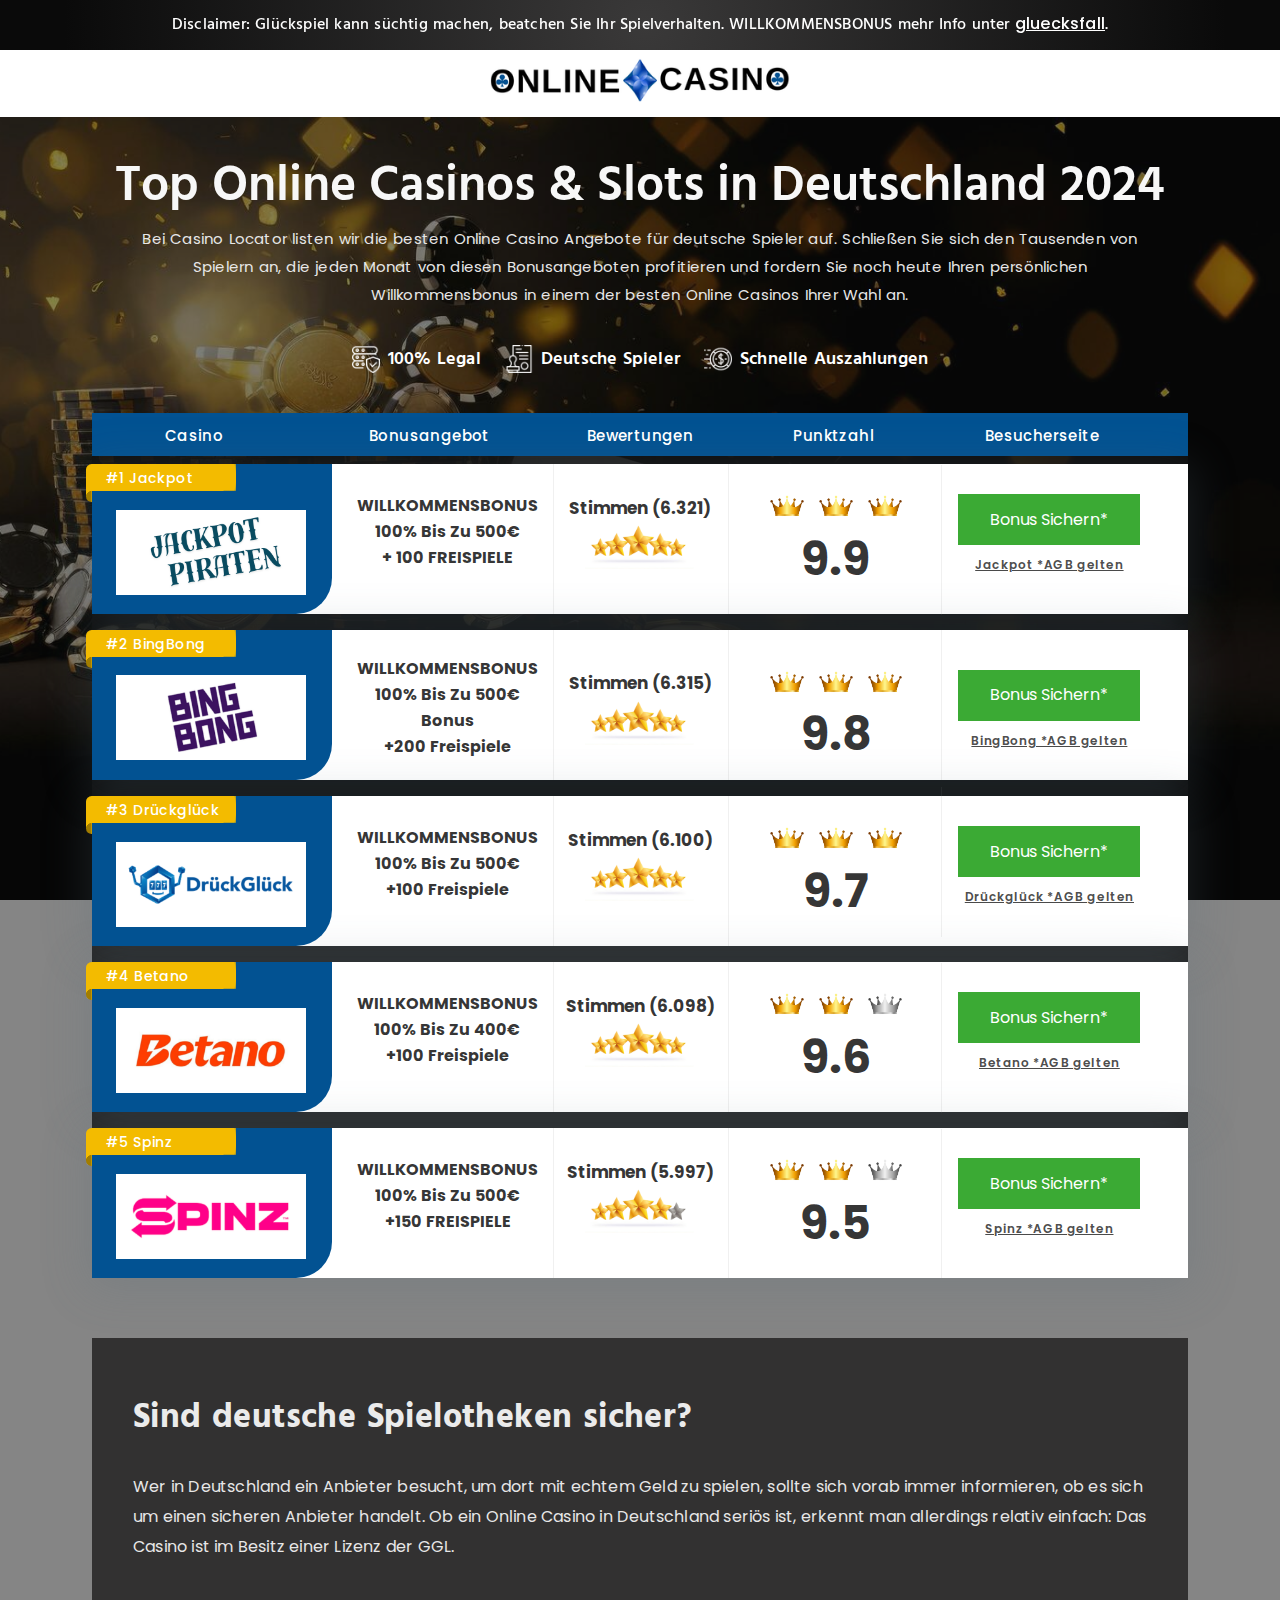
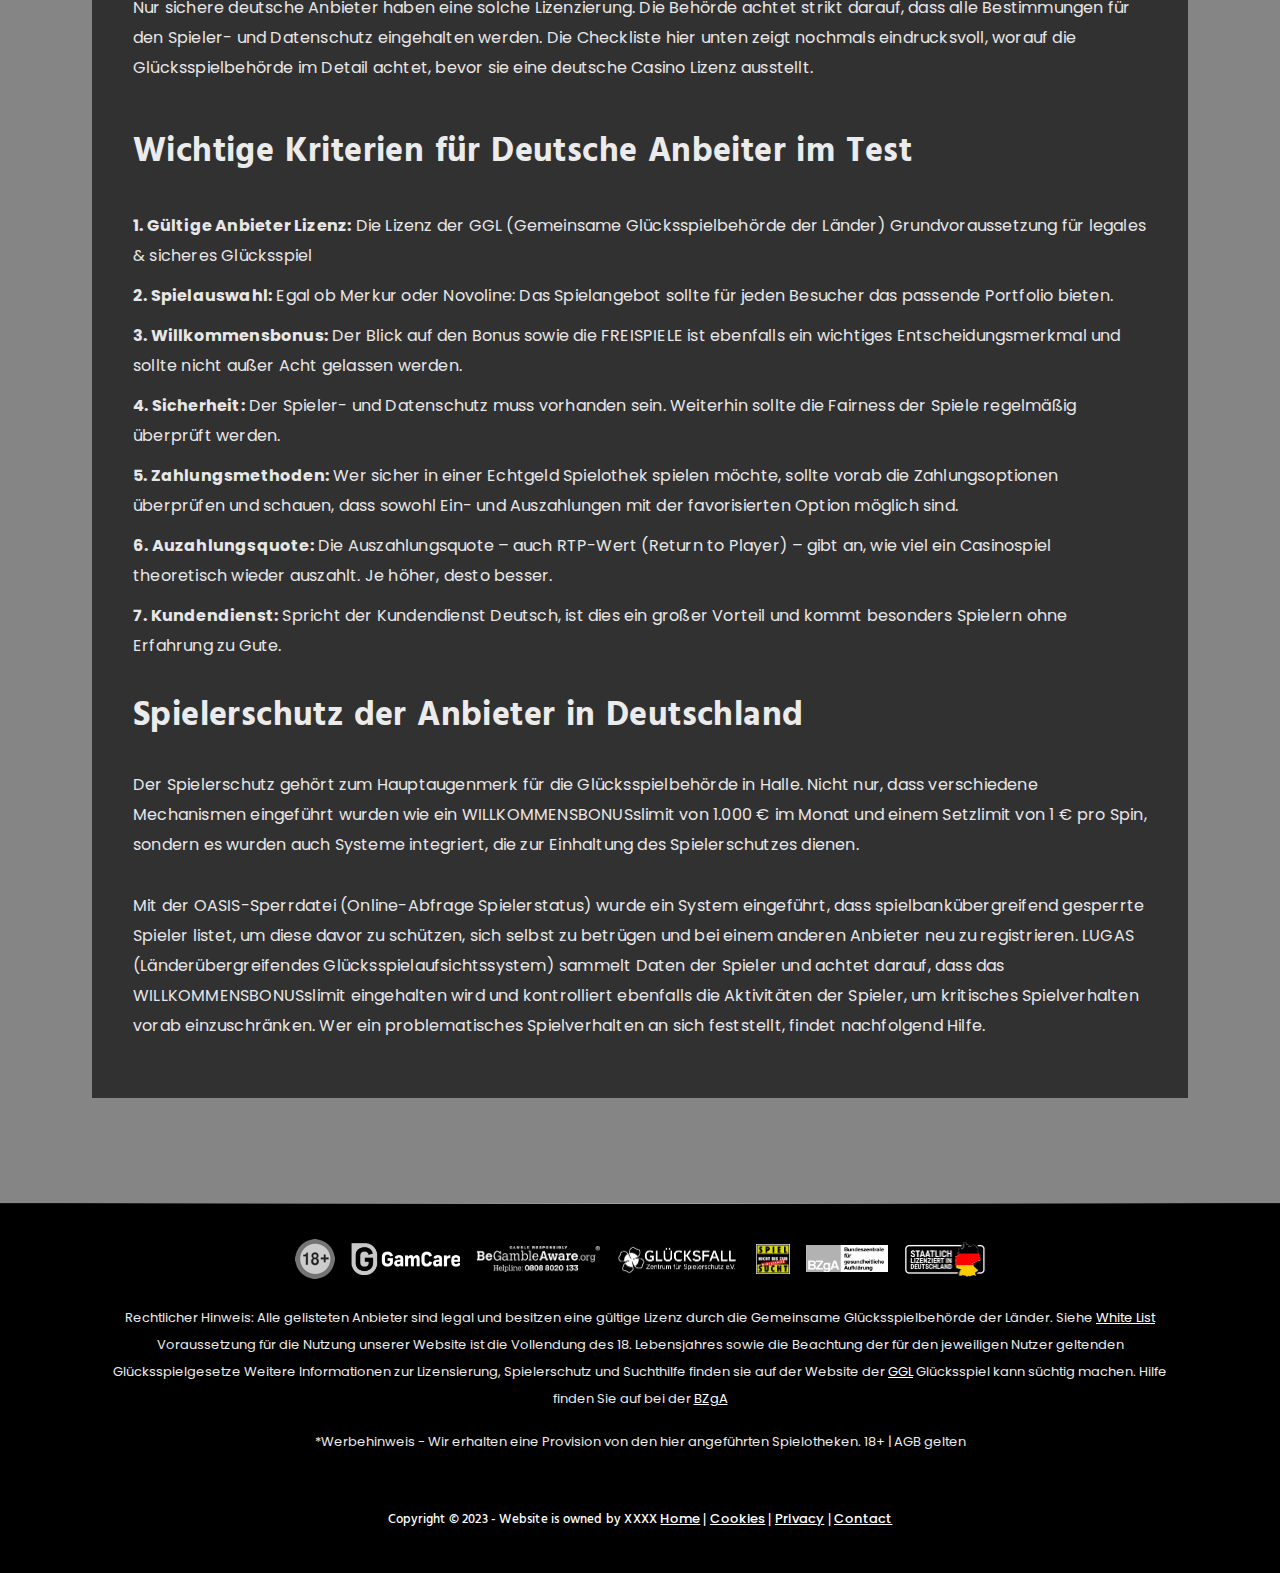
==== index.html @ 94567573 "first commit" ====
<!DOCTYPE html>
<html lang="en">
    <head>
        <meta charset="UTF-8">
        <meta name="viewport" content="width=device-width, initial-scale=1.0">
        <meta name="description" content="Top Online Casinos & Slots in Deutschland 2024. Bei Casino Locator listen wir die besten Online Casino Angebote für deutsche Spieler auf. Schließen Sie sich den Tausenden von Spielern an, die jeden Monat von diesen Bonusangeboten profitieren und fordern Sie noch heute Ihren persönlichen Willkommensbonus in einem der besten Online Casinos Ihrer Wahl an.">
		<meta name="keywords" content="Best Germany Casino, Germany's Top Casinos, Germany Casino booking, Germany's Casino, Booking Germany Premier Casino">

        <!-- =============== Title ============== -->
        <title>Die besten Online Casinos in Deutschland 2024</title>
        <link rel="shortcut icon" href="images/fav-icon.png" type="image/x-icon">

        <!-- =============== Custom CSS ============= -->
        <link rel="stylesheet" href="css/style.css">
        <link rel="stylesheet" href="css/responsive.css">
        <link rel="stylesheet" href="css/bootstrap.min.css">
        
        <!-- =============== Google Fonts =================== -->
        <link rel="preconnect" href="https://fonts.googleapis.com">
        <link rel="preconnect" href="https://fonts.gstatic.com" crossorigin>
        <link href="https://fonts.googleapis.com/css2?family=Hind:wght@300;400;500;600;700&family=Poppins:ital,wght@0,100;0,200;0,300;0,400;0,500;0,600;0,700;0,800;0,900;1,100;1,200;1,300;1,400;1,500;1,600;1,700;1,800;1,900&display=swap" rel="stylesheet">
    </head>

    <body> 
        <!-- =============== Sticky Disclaimer Start ============== -->
        <div id="disclaimer">
            <p>
                Disclaimer: Glückspiel kann süchtig machen, beatchen Sie Ihr Spielverhalten. WILLKOMMENSBONUS mehr Info unter <a href="https://gluecksfall.com/">gluecksfall</a>.
            </p>
        </div>
        <!-- =============== Sticky Disclaimer End ============== -->



        <!-- =============== Sticky Disclaimer Start ============== -->
        <div id="navbar">
           <img src="images/logo-light.png" alt="logo-light photo">
        </div>
        <!-- =============== Sticky Disclaimer End ============== -->



        <!-- ====================== Header Section Start ===================== -->
        <div class="header">
            <div class="container">
                <!-- === Header Content === -->
                <div class="header-content">
                    <h1>Top Online Casinos & Slots in Deutschland 2024</h1>
                    <p>Bei Casino Locator listen wir die besten Online Casino Angebote für deutsche Spieler auf. Schließen Sie sich den Tausenden von Spielern an, die jeden Monat von diesen Bonusangeboten profitieren und fordern Sie noch heute Ihren persönlichen Willkommensbonus in einem der besten Online Casinos Ihrer Wahl an.</p>
                </div>

                <!-- === Trust Content === -->
                <div class="trust-content">
                    <div class="trust-card">
                        <div class="trust-icon">
                            <img src="images/secure.png" alt="secure photo">
                        </div>
                        <div class="trust-description">
                            <p>100% Legal</p>
                        </div>
                    </div>

                    <div class="trust-card">
                        <div class="trust-icon">
                            <img src="images/stamp.png" alt="stamp photo">
                        </div>
                        <div class="trust-description">
                            <p>Deutsche Spieler</p>
                        </div>
                    </div>

                    <div class="trust-card">
                        <div class="trust-icon">
                            <img src="images/coin.png" alt="coin photo">
                        </div>
                        <div class="trust-description">
                            <p>Schnelle Auszahlungen</p>
                        </div>
                    </div>
                </div>
            </div>
        </div>
        <!-- ====================== Header Section End ====================== -->



        <div id="post-2" class="container post-2">
            <!--========================= List Section Start ========================  -->
            <div class="list-main">
                
                <!-- ===== List Title Start ==== -->
                <div class="list-title d-none d-md-block p-2 py-md-1 px-md-4 mb-2">
                    <div class="row pt-2 pb-1">
                        <div class="col-5">
                            <div class="d-flex align-items-center gap-xl-5">
                                <div class="flex-fill text-center mx-auto">Casino</div>
                                <div class="flex-fill ms-md-auto text-center">Bonusangebot</div>
                            </div>
                        </div>

                        <div class="col-2">
                            <div class="text-center">Bewertungen</div>
                        </div>

                        <div class="col-2">
                            <div class="text-center text-title-left">Punktzahl</div>
                        </div>

                        <div class="col-3">
                            <div class="text-center">Besucherseite</div>
                        </div>
                    </div>
                </div>
                <!-- ====== List Title End ===== -->


                <!-- ============= List Item-01 ============== -->
                <div class="list-item px-2 py-4 px-md-4 mb-md-3">
                    <div class="row align-items-center position-relative card-1">
                        <!-- === Logo & Bonus Area == -->
                        <div class="col-12 col-sm-5">
                            <div class="d-flex align-items-center gap-3 gap-xl-5">
                                <!-- == Logo == -->
                                <div class="item-logo brand-logo">
                                    <div class="half_circle"></div>

                                    <div class="ribbon-area">
                                        <div class="ribbon">#1 Jackpot</div>
                                    </div>
                                    <a href="https://quasidogames.com/bonus/outbound/1?clickid=66618ecbcbf32b0001065ad3&amp;rtkck=1717669579" rel="nofollow" target="_blank">
                                        <img src="./images/jackpotpiraten.png"  class="logo logo-top-img"  width="155" height="85">
                                    </a>
                                </div>

                                <!-- == Bonus == -->
                                <div class="item-bonus text-center mx-auto /ms-md-auto">
                                    <p>WILLKOMMENSBONUS</p>
                                    <p>100% Bis Zu 500€</p>
                                    <p>+ 100 FREISPIELE</p>
                                </div>
                            </div>
                        </div>

                        <!-- === Rating Area === -->
                        <div class="item-rat col-6 col-sm-2 text-center">
                            <div class="d-flex align-items-center justify-content-around d-md-block py-2 py-md-0">
                                <div class="ratings">
                                    <p class="ratettl mb-0">Stimmen (6.321)</p>
                                    <div class="list-star">
                                        <img src="images/star-light.png" alt="star-light" class="star-d-none">
                                        <img src="images/star-r.png" alt="star-r" class="d-md-none d-block">
                                    </div>
                                </div>
                                <div class="score">
                                    <div class="item-sco item-sco-1 col-6 col-sm-2 text-center d-md-none">
                                        <div class="s-img-sm">
                                            <img src="images/crown.png" alt="crown photo">
                                            <img src="images/crown.png" alt="crown photo">
                                            <img src="images/crown.png" alt="crown photo">
                                        </div>
                                        <p class="sm-sc">9.9</p>
                                    </div>
                                </div>
                            </div>
                        </div>

                        <!-- === Button Area === -->
                        <div class="item-sco item-sco-1 col-6 col-sm-3 text-center d-none d-md-block">
                            <div class="s-img">
                                <img src="images/crown.png" alt="crown photo">
                                <img src="images/crown.png" alt="crown photo">
                                <img src="images/crown.png" alt="crown photo">
                            </div>
                            <div class="score-nm">
                                9.9
                            </div>
                        </div>
                        <div class="item-play col-6 col-sm-2 text-center">
                            <div class="py-2 py-md-0 list-button">
                                <a href="https://quasidogames.com/bonus/outbound/1?clickid=66618ecbcbf32b0001065ad3&amp;rtkck=1717669579" rel="nofollow" target="_blank">
                                    <button class="grow_skew_forward">Bonus Sichern*</button>
                                </a>
                                <p class="getlink mb-0">
                                    <a href="https://quasidogames.com/bonus/outbound/1?clickid=66618ecbcbf32b0001065ad3&amp;rtkck=1717669579" rel="nofollow" target="_blank">Jackpot *AGB gelten</a>
                                </p>
                            </div>
                        </div>
                    </div>
                </div>


                <!-- ============= List Item-02 ============== -->
                <div class="list-item px-2 py-4 px-md-4 mb-md-3">
                    <div class="row align-items-center position-relative card-1">
                        <!-- === Logo & Bonus Area == -->
                        <div class="col-12 col-sm-5">
                            <div class="d-flex align-items-center gap-3 gap-xl-5">
                                <!-- == Logo == -->
                                <div class="item-logo brand-logo">
                                    <div class="half_circle"></div>

                                    <div class="ribbon-area">
                                        <div class="ribbon">#2 BingBong</div>
                                    </div>
                                    <a href="https://www.bingbong.de/" rel="nofollow" target="_blank">
                                        <img src="./images/bingbong.png"  class="logo logo-2-img"  width="155" height="85">
                                    </a>
                                </div>

                                <!-- == Bonus == -->
                                <div class="item-bonus text-center mx-auto /ms-md-auto">
                                    <p>WILLKOMMENSBONUS</p>
                                    <p>100% Bis Zu 500€ Bonus</p>
                                    <p>+200 Freispiele</p>
                                </div>
                            </div>
                        </div>

                        <!-- === Rating Area === -->
                        <div class="item-rat col-6 col-sm-2 text-center item-card-top">
                            <div class="d-flex align-items-center justify-content-around d-md-block py-2 py-md-0">
                                <div class="ratings">
                                    <p class="ratettl mb-0">Stimmen (6.315)</p>
                                    <div class="list-star">
                                        <img src="images/star-light.png" alt="star-light"  class="star-d-none">
                                        <img src="images/star-r.png" alt="star-r" class="d-md-none d-block">
                                    </div>
                                </div>
                                <div class="score">
                                    <div class="item-sco item-sco-2 col-6 col-sm-2 text-center d-md-none">
                                        <div class="s-img-sm">
                                            <img src="images/crown.png" alt="crown photo">
                                            <img src="images/crown.png" alt="crown photo">
                                            <img src="images/crown.png" alt="crown photo">
                                        </div>
                                        <p class="sm-sc">9.8</p>
                                    </div>    
                                </div>
                            </div>
                        </div>

                        <!-- === Button Area === -->
                        <div class="item-sco item-sco-2 col-6 col-sm-3 text-center d-none d-md-block">
                            
                            <div class="s-img">
                                <img src="images/crown.png" alt="crown photo">
                                <img src="images/crown.png" alt="crown photo">
                                <img src="images/crown.png" alt="crown photo">
                            </div>
                            <div class="score-nm">
                                9.8
                            </div>
                        </div>
                        <div class="item-play col-6 col-sm-2 text-center">
                            <div class="py-2 py-md-0 list-button">
                                <a href="https://www.bingbong.de/" rel="nofollow" target="_blank">
                                    <button class="grow_skew_forward">Bonus Sichern*</button>
                                </a>
                                <p class="getlink mb-0">
                                    <a href="https://www.bingbong.de/" rel="nofollow" target="_blank">BingBong *AGB gelten</a>
                                </p>
                            </div>
                        </div>
                    </div>
                </div>


                <!-- ============== List Item-03 ============ -->
                <div class="list-item px-2 py-4 px-md-4 mb-md-3">
                    <div class="row align-items-center position-relative card-1">
                        <!-- === Logo & Bonus Area == -->
                        <div class="col-12 col-sm-5 ">
                            <div class="d-flex align-items-center gap-3 gap-xl-5">
                                <!-- == Logo == -->
                                <div class="item-logo brand-logo">
                                    <div class="half_circle"></div>

                                    <div class="ribbon-area">
                                        <div class="ribbon">#3 Drückglück</div>
                                    </div>
                                    <a href="https://quasidogames.com/bonus/outbound/5?clickid=66618ecbcbf32b0001065ad3&amp;rtkck=1717669579" rel="nofollow" target="_blank">
                                        <img src="./images/Drückglück.png"  class="logo logo-top-img"  width="155" height="85">
                                    </a>
                                </div>

                                <!-- == Bonus == -->
                                <div class="item-bonus text-center mx-auto /ms-md-auto">
                                    <p>WILLKOMMENSBONUS</p>
                                    <p>100% Bis Zu 500€</p>
                                    <p>+100 Freispiele</p>
                                </div>
                            </div>
                        </div>

                        <!-- === Rating Area === -->
                        <div class="item-rat col-6 col-sm-2 text-center">
                            <div class="d-flex align-items-center justify-content-around d-md-block py-2 py-md-0">
                                <div class="ratings">
                                    <p class="ratettl mb-0">Stimmen (6.100)</p>
                                    <div class="list-star">
                                        <img src="images/star-light.png" alt="star-light"  class="star-d-none">
                                        <img src="images/star-r.png" alt="star-r" class="d-md-none d-block">
                                    </div>
                                </div>
                                <div class="score">
                                    <div class="item-sco item-sco-2 col-6 col-sm-2 text-center d-md-none">
                                        <div class="s-img-sm">
                                            <img src="images/crown.png" alt="crown photo">
                                            <img src="images/crown.png" alt="crown photo">
                                            <img src="images/crown.png" alt="crown photo">
                                        </div>
                                        <p class="sm-sc">9.7</p>
                                    </div>
                                </div>
                            </div>
                        </div>

                        <!-- === Button Area === -->
                        <div class="item-sco item-sco-2 col-6 col-sm-3 text-center d-none d-md-block">
                            
                            <div class="s-img">
                                <img src="images/crown.png" alt="crown">
                                <img src="images/crown.png" alt="crown">
                                <img src="images/crown.png" alt="crown">
                            </div>
                            <div class="score-nm">
                                9.7
                            </div>
                        </div>
                        <div class="item-play col-6 col-sm-2 text-center">
                            <div class="py-2 py-md-0 list-button">
                                <a href="https://quasidogames.com/bonus/outbound/5?clickid=66618ecbcbf32b0001065ad3&amp;rtkck=1717669579" rel="nofollow" target="_blank">
                                    <button class="grow_skew_forward">Bonus Sichern*</button>
                                </a>
                                <p class="getlink mb-0">
                                    <a href="https://quasidogames.com/bonus/outbound/5?clickid=66618ecbcbf32b0001065ad3&amp;rtkck=1717669579" rel="nofollow" target="_blank">Drückglück *AGB gelten</a>
                                </p>
                            </div>
                        </div>
                    </div>
                </div>

                
                <!-- ============== List Item-04 ============= -->
                <div class="list-item px-2 py-4 px-md-4 mb-md-3">
                    <div class="row align-items-center position-relative card-1">
                        <!-- === Logo & Bonus Area == -->
                        <div class="col-12 col-sm-5 ">
                            <div class="d-flex align-items-center gap-3 gap-xl-5">
                                <!-- == Logo == -->
                                <div class="item-logo brand-logo">
                                    <div class="half_circle"></div>

                                    <div class="ribbon-area">
                                        <div class="ribbon">#4 Betano</div>
                                    </div>
                                    <a href="https://www.betano.pt/" rel="nofollow" target="_blank">
                                        <img src="./images/Betano.png"  class="logo logo-top-img"  width="155" height="85">
                                    </a>
                                </div>

                                <!-- == Bonus == -->
                                <div class="item-bonus text-center mx-auto /ms-md-auto">
                                    <p>WILLKOMMENSBONUS</p>
                                    <p>100% Bis Zu 400€</p>
                                    <p>+100 Freispiele</p>
                                </div>
                            </div>
                        </div>

                        <!-- === Rating Area === -->
                        <div class="item-rat col-6 col-sm-2 text-center">
                            <div class="d-flex align-items-center justify-content-around d-md-block py-2 py-md-0">
                                <div class="ratings">
                                    <p class="ratettl mb-0">Stimmen (6.098)</p>
                                    <div class="list-star">
                                        <img src="images/star-light.png" alt="star-light"  class="star-d-none">
                                        <img src="images/star-r.png" alt="star-r" class="d-md-none d-block">
                                    </div>
                                </div>
                                <div class="score">
                                    <div class="item-sco item-sco-1 col-6 col-sm-2 text-center d-md-none">
                                        <div class="s-img-sm">
                                            <img src="images/crown.png" alt="crown photo">
                                            <img src="images/crown.png" alt="crown photo">
                                            <img src="images/crown.png" alt="crown photo" class="img-4">
                                        </div>
                                        <p class="sm-sc">9.6</p>
                                    </div>
                                </div>
                            </div>
                        </div>

                        <!-- === Button Area === -->
                        <div class="item-sco item-sco-1 col-6 col-sm-3 text-center d-none d-md-block">
                            
                            <div class="s-img">
                                <img src="images/crown.png" alt="crown photo">
                                <img src="images/crown.png" alt="crown photo">
                                <img src="images/crown.png" alt="crown photo" class="img-3">
                            </div>
                            <div class="score-nm">
                                9.6
                            </div>
                        </div>
                        <div class="item-play col-6 col-sm-2 text-center">
                            <div class="py-2 py-md-0 list-button">
                                <a href="https://www.betano.pt/" rel="nofollow" target="_blank">
                                    <button class="grow_skew_forward">Bonus Sichern*</button>
                                </a>
                                <p class="getlink mb-0">
                                    <a href="https://www.betano.pt/" rel="nofollow" target="_blank">Betano *AGB gelten</a>
                                </p>
                            </div>
                        </div>
                    </div>
                </div>

                
                <!-- ================= List Item-05 ====================== -->
                <div class="list-item px-2 py-4 px-md-4 mb-md-3">
                    <div class="row align-items-center position-relative card-1">
                        <!-- === Logo & Bonus Area == -->
                        <div class="col-12 col-sm-5 ">
                            <div class="d-flex align-items-center gap-3 gap-xl-5">
                                <!-- == Logo == -->
                                <div class="item-logo brand-logo">
                                    <div class="half_circle"></div>

                                    <div class="ribbon-area">
                                        <div class="ribbon">#5 Spinz</div>
                                    </div>
                                    <a href="https://quasidogames.com/bonus/outbound/2?clickid=66618ecbcbf32b0001065ad3&amp;rtkck=1717669579" rel="nofollow" target="_blank">
                                        <img src="./images/spinz.png"  class="logo logo-top-img"  width="155" height="85">
                                    </a>
                                </div>

                                <!-- == Bonus == -->
                                <div class="item-bonus text-center mx-auto /ms-md-auto">
                                    <p>WILLKOMMENSBONUS</p>
                                    <p>100% Bis Zu 500€</p>
                                    <p>+150 FREISPIELE</p>
                                </div>
                            </div>
                        </div>

                        <!-- === Rating Area === -->
                        <div class="item-rat col-6 col-sm-2 text-center">
                            <div class="d-flex align-items-center justify-content-around d-md-block py-2 py-md-0">
                                <div class="ratings">
                                    <p class="ratettl mb-0">Stimmen (5.997)</p>
                                    <div class="list-star">
                                        <img src="images/star-dark.png" alt="star-dark photo"  class="star-d-none">
                                        <img src="images/star-r-1.png" alt="star-r" class="d-md-none d-block">
                                    </div>
                                </div>
                                <div class="score">
                                    <div class="item-sco item-sco-1 col-6 col-sm-2 text-center d-md-none">
                                        <div class="s-img-sm">
                                            <img src="images/crown.png" alt="crown photo">
                                            <img src="images/crown.png" alt="crown photo">
                                            <img src="images/crown.png" alt="crown photo" class="img-4">
                                        </div>
                                        <p class="sm-sc">9.5</p>
                                    </div>
                                </div>
                            </div>
                        </div>

                        <!-- === Button Area === -->
                        <div class="item-sco item-sco-1 col-6 col-sm-3 text-center d-none d-md-block">
                            
                            <div class="s-img">
                                <img src="images/crown.png" alt="crown photo">
                                <img src="images/crown.png" alt="crown photo">
                                <img src="images/crown.png" alt="crown photo" class="img-3">
                            </div>
                            <div class="score-nm">
                                9.5
                            </div>
                        </div>
                        <div class="item-play col-6 col-sm-2 text-center">
                            <div class="py-2 py-md-0 list-button">
                                <a href="https://quasidogames.com/bonus/outbound/2?clickid=66618ecbcbf32b0001065ad3&amp;rtkck=1717669579" rel="nofollow" target="_blank">
                                    <button class="grow_skew_forward">Bonus Sichern*</button>
                                </a>
                                <p class="getlink mb-0">
                                    <a href="https://quasidogames.com/bonus/outbound/2?clickid=66618ecbcbf32b0001065ad3&amp;rtkck=1717669579" rel="nofollow" target="_blank">Spinz *AGB gelten</a>
                                </p>
                            </div>
                        </div>
                    </div>
                </div>
            </div>
            <!-- ======================= List Section End ========================== -->
             


            <!-- ========================= List Description Start ==================== -->
            <div class="list-section">
                <div class="list-content">
                    <h2>Sind deutsche Spielotheken sicher?</h2>
                    <p>Wer in Deutschland ein Anbieter besucht, um dort mit echtem Geld zu spielen, sollte sich vorab immer informieren, ob es sich um einen sicheren Anbieter handelt. Ob ein Online Casino in Deutschland seriös ist, erkennt man allerdings relativ einfach: Das Casino ist im Besitz einer Lizenz der GGL.</p>

                    <p>Nur sichere deutsche Anbieter haben eine solche Lizenzierung. Die Behörde achtet strikt darauf, dass alle Bestimmungen für den Spieler- und Datenschutz eingehalten werden. Die Checkliste hier unten zeigt nochmals eindrucksvoll, worauf die Glücksspielbehörde im Detail achtet, bevor sie eine deutsche Casino Lizenz ausstellt.</p><br>

                    <h2>Wichtige Kriterien für Deutsche Anbeiter im Test</h2>
                    
                    <ul>
                        <li><strong>1. Gültige Anbieter Lizenz:</strong> Die Lizenz der GGL (Gemeinsame Glücksspielbehörde der Länder) Grundvoraussetzung für legales & sicheres Glücksspiel</li>
                        <li><strong>2. Spielauswahl:</strong> Egal ob Merkur oder Novoline: Das Spielangebot sollte für jeden Besucher das passende Portfolio bieten.</li>
                        <li><strong>3. Willkommensbonus:</strong> Der Blick auf den Bonus sowie die FREISPIELE  ist ebenfalls ein wichtiges Entscheidungsmerkmal und sollte nicht außer Acht gelassen werden.</li>
                        <li><strong>4. Sicherheit:</strong> Der Spieler- und Datenschutz muss vorhanden sein. Weiterhin sollte die Fairness der Spiele regelmäßig überprüft werden.</li>
                        <li><strong>5. Zahlungsmethoden:</strong> Wer sicher in einer Echtgeld Spielothek spielen möchte, sollte vorab die Zahlungsoptionen überprüfen und schauen, dass sowohl Ein- und Auszahlungen mit der favorisierten Option möglich sind.</li>
                        <li><strong>6. Auzahlungsquote:</strong> Die Auszahlungsquote – auch RTP-Wert (Return to Player) – gibt an, wie viel ein Casinospiel theoretisch wieder auszahlt. Je höher, desto besser.</li>
                        <li><strong>7. Kundendienst:</strong> Spricht der Kundendienst Deutsch, ist dies ein großer Vorteil und kommt besonders Spielern ohne Erfahrung zu Gute.</li>
                    </ul>
    
                    <h2>Spielerschutz der Anbieter in Deutschland</h2>
    
                    <p>Der Spielerschutz gehört zum Hauptaugenmerk für die Glücksspielbehörde in Halle. Nicht nur, dass verschiedene Mechanismen eingeführt wurden wie ein WILLKOMMENSBONUSslimit von 1.000 € im Monat und einem Setzlimit von 1 € pro Spin, sondern es wurden auch Systeme integriert, die zur Einhaltung des Spielerschutzes dienen.</p>
    
                    <p>Mit der OASIS-Sperrdatei (Online-Abfrage Spielerstatus) wurde ein System eingeführt, dass spielbankübergreifend gesperrte Spieler listet, um diese davor zu schützen, sich selbst zu betrügen und bei einem anderen Anbieter neu zu registrieren. LUGAS (Länderübergreifendes Glücksspielaufsichtssystem) sammelt Daten der Spieler und achtet darauf, dass das WILLKOMMENSBONUSslimit eingehalten wird und kontrolliert ebenfalls die Aktivitäten der Spieler, um kritisches Spielverhalten vorab einzuschränken. Wer ein problematisches Spielverhalten an sich feststellt, findet nachfolgend Hilfe.</p>
                </div>
            </div>
            <!-- ========================= List Description End ====================== -->
        </div> 


        
        <!-- =========================== Footer Start ======================== -->
        <div class="footer">
            <div class="container">
                <div class="footer-license-images">
                    <img class="footer-ico" src="images/18+.png" loading="lazy">
                        
                    <a href="https://www.gamcare.org.uk/">
                        <img class="footer-ico  footer-icon-sm-1" src="images/gamcare.png" loading="lazy">
                    </a>

                    <a href="https://www.begambleaware.org/">
                        <img class="footer-ico footer-icon-sm-2" src="images/BeGambleAware.png" loading="lazy">
                    </a>

                    <a href="https://gluecksfall.com/">
                        <img class="footer-ico footer-icon-sm-2" src="images/GLÜCKSFALL_de_White-1-e1568797120349.png" loading="lazy">
                    </a>

                    <a href="https://gluecksfall.com/">
                        <img class="footer-ico footer-icon-xsm" src="images/Gluckspiel.jpg.webp" loading="lazy">
                    </a>

                    <a href="https://www.bzga.de/">
                        <img class="footer-ico footer-icon-sm" src="images/bzga.webp" loading="lazy">
                    </a>

                    
                    <a href="https://www.gluecksspiel-behoerde.de/de/erlaubnisfaehigesgluecksspiel/whitelist">
                        <img class="footer-ico footer-icon-sm" src="images/lizenz.png" loading="lazy">
                    </a>
                </div>
            

                <p class="footer-p-a"> Rechtlicher Hinweis: Alle gelisteten Anbieter sind legal und besitzen eine gültige Lizenz durch die Gemeinsame Glücksspielbehörde der Länder. Siehe <a href="https://www.gluecksspiel-behoerde.de/de/erlaubnisfaehigesgluecksspiel/whitelist">White List</a> Voraussetzung für die Nutzung unserer Website ist die Vollendung des 18. Lebensjahres sowie die Beachtung der für den jeweiligen Nutzer geltenden Glücksspielgesetze Weitere Informationen zur Lizensierung, Spielerschutz und Suchthilfe finden sie auf der Website der <a href="https://www.gluecksspiel-behoerde.de/de/">GGL</a> Glücksspiel kann süchtig machen. Hilfe finden Sie auf bei der <a href="https://www.bzga.de/">BZgA</a>
                </p>

                <p class="footer-p-note">*Werbehinweis - Wir erhalten eine Provision von den hier angeführten Spielotheken. 18+ | AGB gelten</p>
            </div>

            <div class="container text-center py-2">
                <p class="footer-copyright">
                    Copyright © 2023 - Website is owned by XXXX <a href="index.html">Home</a> | <a href="cookie.html">Cookies</a> | <a href="privacy.html">Privacy</a> | <a href="/kontakt/index.php">Contact</a>
                </p>
            </div>
        </div>
        <!-- =========================== Footer End =========================== -->

        <script src="js/bootstrap.min.js.download"></script>
    </body>
</html>
---- css/style.css ----
*{
  padding: 0;
  margin: 0;
  box-sizing: border-box;
  font-family: "Poppins", sans-serif;
}



/* ------------------------
  Body Start
----------------------------- */
body{
  font-family: "Hind", sans-serif !important;
  background-image: url('../images/banner-7.jpg');
  background-position: center;
  background-size: cover;
  background-repeat: no-repeat;
  width: 100%;
  height: auto;
  position: relative;
  background-attachment: fixed;
  z-index: 1;
}

body::before{
  content: '';
  position: absolute;
  background-color: #0c0c0c80;
  left: 0;
  right: 0;
  top: 0;
  bottom: 0;
  z-index: -1;
  width: 100%;
  height: 100%;
}
/* ----------------------------
  Body End
------------------------------ */



/* -------------------------------
  Sticky Start 
--------------------------------- */
#disclaimer {
  overflow: hidden;
  float: center;
  text-align: center;
  position: fixed;
  top: 0;
  width: 100%;
  z-index: 100000;
  border-bottom: 1px solid transparent;
  border-image-slice: 1;
  border-width: 1px;
  background-image: radial-gradient(circle at 50.4% 50.5%, rgb(58, 57, 57) 0%, rgb(10, 10, 10) 90%);
}

#disclaimer p {
  color: #ffffff !important;
  font-weight: 500;
  line-height: 28px;
  padding: 10px 60px 10px 60px;
  letter-spacing: 0.2px;
  font-family: "Hind", sans-serif !important;
  font-size: 16px;
  margin: 0px !important;
  word-spacing: 1px;
}

#disclaimer p > a{
  color: #fff !important;
}

#disclaimer p > a:hover{
  color: #076dc0 !important;
}

/* ----------------------------
  Sticky End
-------------------------------- */



/* -----------------------
  Navbar Start
------------------------- */
#navbar {
  text-align: center;
  padding: 10px 0px;
  background-color: #fff;
  margin-top: 48px;
}

#navbar > img{
  width: 300px;
  height: auto;
}

.navlogo{
  text-align: center;
  padding: 10px 0px;
  background-color: #fff;
}

.navlogo > img{
  width: 300px;
  height: auto;
}
/* -----------------------
  Navbar End
--------------------------- */



/* ------------------------------
  Header Start
-------------------------------- */
.header-content{
  text-align: center;
  padding: 40px 0px 20px 0px;
}

.header-content > h1{
  font-weight: 600;
  font-size: 50px;
  color: #f7f7f7;
  font-family: "Hind", sans-serif !important;
  word-spacing: 1px;
  line-height: 60px;
}

.header-content > p{
  font-size: 15px;
  letter-spacing: 0.2px;
  word-spacing: 1px;
  line-height: 28px;
  color: #e7e7e7;
  font-weight: 400;
  padding: 0px 50px;
}

.trust-content{
  display: flex;
  align-items: center;
  gap: 24px;
  justify-content: center;
  padding-bottom: 40px;
}

.trust-card{
  display: flex;
  align-items: center;
  gap: 8px;
}

.trust-icon > img {
  width: 28px;
}

.trust-description > p {
  font-weight: 600;
  color: #ffffff;
  font-family: "Hind", sans-serif !important;
  word-spacing: 1px;
  letter-spacing: 0.2px;
  font-size: 18px;
  margin-bottom: 0px !important;
}
/* ----------------------------
  Header End
------------------------------- */



/* -------------------------------
  List Start
--------------------------------- */
.list-main {
  position: relative;
  padding: 30px 0px -1px 0px;
  z-index: 99999;
}

.list-main:before {
  content: "";
  z-index: -1;
  position: absolute;
  width: 100%;
  height: 100%;
  background-color: #0e0d0dce;
}

.list-title{
  color: #fff;
  text-align: center;
  font-size: 15px;
  font-family: "Hind", sans-serif !important;
  font-weight: 500;
  letter-spacing: 0.4px;
}

.list-title{
  padding-bottom: 10px !important;
  background: #025292;
}

.text-title-left {
  margin-left: 30px;
}

.list-item {
  border: 1px solid transparent; 
  border-image-slice: 1; 
  border-width: 2px;
  box-shadow: 0 5px 43px 5px rgba(89, 110, 121, 0.24);
  border-radius: none !important;
  font-weight: 500;
  color:#fff;
  background-color:#ffffff;
  z-index: 11;
  height: 150px;
}

.list-item:hover {
  border-image-source: radial-gradient(circle at 50.4% 50.5%, rgb(19, 2, 255) 0%, rgba(2, 90, 255, 0.205) 90%);
  box-shadow: 0 5px 43px 5px rgb(30 140 228 / 13%);
}

.half_circle {
  background: #025292;
  height: 150px;
  width: 240px;
  border-bottom-right-radius: 36px;
  border-top-right-radius: 0px;
  position: absolute;
  z-index: 1;
  top: -26px;
  left: -14px;
}

.ribbon {
  width: 150px;
  height: 38px;
  text-align: left;
  font-size: 14px;
  font-weight: 500;
  color: #fff;
  letter-spacing: 0.4px;
  padding-left: 20px;
}

.ribbon {
  --r: .4em;
  --c: #f3bb00;
  position: absolute;
  top: -26px;
  left: -20px;
  line-height: 28px;
  border-radius: var(--r) 0 0 var(--r);
  background: radial-gradient(100% 100% at left, #f3bb00 98%, #0000 130%) 100% 0 / .5lh calc(100% - 2* var(--r)), radial-gradient(100% 50% at right, #0005 97%, #0000 101%) 0 100% / var(--r) calc(2* var(--r)), conic-gradient(from 90deg at var(--r) calc(100% - 2* var(--r)), #0000 25%, #f3bb00 0) 0 0 / calc(101% - .5lh) 100%;
  background-repeat: no-repeat;
  z-index: 1;
}

.logo{
  z-index: 1;
  position: relative;
}

.list-item .item-bonus p {
  font-size: 16px;
  font-weight: 700;
  letter-spacing: 0px;
  position: relative;
  line-height: 26px;
  z-index: 11;
  color: #1a1a1ae5;
  word-spacing: 1px;
  margin-bottom: 0px !important;
}

.item-bonus::before {
  content: ' ';
  width: 1px;
  height: 150px;
  background: #8080801f;
  position: absolute;
  margin-left: 105px;
  top: -26px;
}

.item-rat::before {
  content: ' ';
  width: 1px;
  height: 150px;
  background: #8080801f;
  position: absolute;
  margin-left: 88px;
  top: -26px;
}

.item-sco-1::before {
  content: ' ';
  width: 1px;
  height: 150px;
  background: #8080801f;
  position: absolute;
  margin-left: 105px;
  bottom: -80px;
}

.item-sco-2::before {
  content: ' ';
  width: 1px;
  height: 150px;
  background: #8080801f;
  position: absolute;
  margin-left: 105px;
  bottom: -70px;
}

.list-item .item-rat p,.list-item .item-play p{
  font-size:17px;
  font-weight: 700;
  color: #1a1a1ae5;
}

.list-item .item-sco{
  font-size:43px
}

.list-star > img{
  width: 110px;
}

.score-nm {
  font-size: 46px;
  font-weight: 700;
  color: #1a1a1ae5 !important;
  position: relative;
  top: 24px;
  line-height: 0px;
}

.list-item .notes {
  margin-top: 7px;
  z-index: 1;
  font-size: 10px;
  line-height: 8px;
  color: #ffffffe5;
  text-align: left;
  font-weight: 700;
  left: 0px;
  letter-spacing: 0.2px;
  top: 11px;
}

.getlink a {
  color: #363636e5;
  text-decoration: underline;
  font-size: 12px;
  font-weight: 600;
  position: relative;
  top: 6px;
  letter-spacing: 0.6px;
}

.getlink a:hover{
  color: #1a1a1ae5;
  text-decoration:underline
}

img.logo-top-img {
  position: relative !important;
  top: 20px !important;
}

img.logo {
  position: relative;
  top: 10px;
  width: 190px;
  left: -2px;
}

.s-img > img {
  width: 38px;
}

.s-img > img.img-3{
  filter: grayscale(1);
}

button {
  font-size: 15px;
  background: #3baa34;
  color: #fff;
  border: 0px;
  padding: 0.84em 2em;
  margin: 1rem;
  position: relative;
  z-index: 1;
  overflow: hidden;
}

button:hover {
  color: #fdfdfd;
}

button::after {
  content: "";
  background: #f0aa12;
  position: absolute;
  z-index: -1;
  padding: 0.85em 0.75em;
  display: block;
}

button[class^="slide"]::after {
  transition: all 0.35s;
}

button[class^="slide"]:hover::after {
  left: 0;
  right: 0;
  top: 0;
  bottom: 0;
  transition: all 0.35s;
}

button[class^="grow"]::after {
  transition: all 0.3s ease;
}

button[class^="grow"]:hover::after {
  transition: all 0.3s ease-out;
}

button.grow_box::after {
  left: 0;
  right: 0;
  top: 0;
  bottom: 0;
  transform: scale(0, 0);
}

button.grow_skew_forward::after {
  left: -20%;
  right: -20%;
  top: 0;
  bottom: 0;
  transform: skewX(-45deg) scale(0, 1);
}

button.grow_skew_forward:hover::after {
  transform: skewX(-45deg) scale(1, 1);
}
/* --------------------------------
  List End
----------------------------------- */




/* -------------------------------
    List Description Start
-------------------------------- */
.list-content {
  border: 1px solid transparent; 
  border-image-slice: 1;
  border-width: 1px; 
  padding: 50px 40px 40px 40px;
  margin-bottom: 100px;
  margin-top: 60px;
  background-color: #0e0d0db2;
}

.list-content > h2 {
  font-size: 34px;
  font-weight: 700;
  color: #ebebeb;
  letter-spacing: 0.4px;
  word-spacing: 1px;
  font-family: "Hind", sans-serif !important;
  line-height: 60px;
}

.list-content > p {
  font-size: 16px;
  font-weight: 400;
  color: #e7e7e7;
  padding: 15px 0px 0px 0px;
  line-height: 30px;
  letter-spacing: 0.2px;
}

.list-content > ul{
  padding: 20px 0px 0px 0px;
}

.list-content > ul > li{
  list-style: none;
  font-size: 16px;
  font-weight: 400;
  color: #e7e7e7;
  line-height: 30px;
  letter-spacing: 0.2px;
  padding-bottom: 10px;
}
/* -------------------------------
  List Description End
---------------------------------- */



/* -------------------------------
  Footer Start
----------------------------------- */
.footer {
  border-top: 1px solid transparent;
  border-image-slice: 1;
  border-width: 1px;
  border-image-source: radial-gradient(circle at 50.4% 50.5%, rgb(223, 223, 226) 0%, rgba(80, 80, 80, 0.205) 90%);
  background: #000000;
  padding: 30px 15px 20px 15px;
  text-align: center;
  position: relative;
  bottom: -5px;
}

.footer-license-images {
  display: flex;
  align-items: center;
  justify-content: center;
}

.footer-license-images img {
  padding: 5px 8px 25px 8px;
}

footer img.footer-ico{
  max-width:130px
}

img.footer-ico.footer-icon-sm-1 {
  width: 125px;
}

img.footer-ico.footer-icon-sm-2 {
  width: 140px;
}

img.footer-ico.footer-icon-xsm {
  width: 50px;
}

img.footer-ico.footer-icon-sm {
  width: 98px;
}

img.footer-ico.footer-icon-sm-3 {
  width: 62px;
}

p.footer-p-a {
  font-size: 13px;
  font-weight: 400;
  color: #ebebeb;
  line-height: 27px;
}

p.footer-p-note {
  font-size: 13px;
  font-weight: 400;
  color: #ebebeb;
  line-height: 27px;
}

p.footer-p-a > a{
  color: #ffffff !important;
  text-decoration: underline;
}

p.footer-p-a > a:hover {
  color: #076dc0 !important;
  text-decoration: underline;
}

p.footer-copyright {
  color: #ffffff !important;
  font-size: 13px !important;
  letter-spacing: 0.2px;
  margin-top: 30px;
  font-weight: 500;
  font-family: "Hind", sans-serif !important;
}

p.footer-copyright > a{
  color: #ffffff !important;
}

p.footer-copyright > a:hover{
  color: #076dc0 !important;
}

.footer-cp-bg {
  border-top: 1px solid transparent; 
  border-image-slice: 1;
  border-width: 1px; 
  border-image-source: radial-gradient(circle at 50.4% 50.5%, rgb(223, 223, 226) 0%, rgba(80, 80, 80, 0.205) 90%);
  background-image: radial-gradient(circle at 50.4% 50.5%, rgb(41, 41, 41) 0%, rgb(10, 10, 10) 90%);
  padding: 40px 0px;
  position: relative;
  bottom: -15px;
}

.footer-txt > h2 {
  font-size: 38px;
  font-weight: 700;
  color: #ebebeb;
  letter-spacing: 0.4px;
  word-spacing: 1px;
  text-transform: uppercase;
  font-family: "Hind", sans-serif !important;
}

.page-content > h5{
  font-size: 26px;
  font-weight: 700;
  color: #f0eeee;
  letter-spacing: 0.4px;
  word-spacing: 1px;
  margin: 5px 0px 0px 0px;
  font-family: "Hind", sans-serif !important;
}

.page-content > p{
  font-size: 15px;
  font-weight: 400;
  color: #d6d5d5;
  padding: 15px 0px;
  line-height: 30px;
  letter-spacing: 0.2px;
  padding: 12px 0px;
}

.page-content > p > a{
  color: #ffffff !important;
}

.page-content > p > a:hover{
  color: #076dc0 !important;
}
/* -------------------------------
  Footer End
---------------------------------- */
---- css/responsive.css ----
@media only screen and (max-width: 370px) and (min-width: 300px){
    button.grow_skew_forward {
        font-size: 12px !important;
        padding: 10px 20px;
        position: relative;
        left: 12px;
        top: -14px;
        text-align: center;
    }

    .ribbon {
        top: -27px !important;
    }

    p.ratettl {
        font-size: 11px !important;
    }

    .list-item .item-bonus p {
        font-size: 12px !important;
        line-height: 21px !important;
        position: relative !important;
        top: -12px !important;
    }

    p.footer-copyright {
        font-size: 12px !important;
        letter-spacing: 0px;
        margin-top: 20px;
        line-height: 22px;
    }

    .trust-content {
        gap: 10px;
    }

    .getlink a {
        top: -16px !important;
    }

    .half_circle {
        height: 180px;
        max-width: 180px;
        top: -26px;
        left: 2px;
        width: 100%;
    }

    .trust-description > p {
        font-size: 9px !important;
    }

    .ribbon {
        font-size: 12px !important;
    }
}


@media (max-width: 599px){
    body {
        overflow-x: hidden;
        background-position: left 50% center;
    }

    div#page {
        overflow-x: hidden;
    }

    #navbar p {
        font-size: 11px;
        line-height: 20px;
        padding: 10px 4px;
        letter-spacing: 0px;
    }

    #navbar > img {
        width: 264px !important;
        height: auto;
    }

    h1.mt-5.home-h1 {
        margin-top: 60px !important;
    }

    .header-content > h1 {
        font-size: 28px;
        line-height: 40px;
        letter-spacing: 0px;
        padding-bottom: 0px;
        margin-top: -18px;
    }

    .s-img-sm {
        display: flex;
        position: relative;
        top: 20px;
        left: 4px;
    }

    .item-sco-1::before {
        display: none;
    }
    
    .item-sco-2::before {
        display: none;
    }

    p.sm-sc {
        font-size: 28px !important;
        position: relative;
        left: 15px;
        top: 8px;
        font-weight: 500 !important;
    }

    .s-img-sm > img{
        width: 20px;
    }

    button {
        font-size: 13px !important;
        border: 0px;
        padding: 0.85em 2em;
        z-index: 1;
        overflow: hidden;
        position: relative;
        top: -22px;
    }

    .trust-content {
        padding-bottom: 20px;
        margin-top: -14px;
    }

    .header-content > p {
        display: none;
    }

    .trust-content-icon {
        gap: 12px;
    }

    img.star-d-none{
        display: none;
    }

    .trust-description {
        display: flex;
        align-items: center;
        gap: 4px;
        text-align: center;
    }

    .trust-bar-date {
        display: none;
    }

    .trust-icon > img {
        width: 20px;
        height: auto;
    }

    .trust-description > p {
        font-size: 8px;
        letter-spacing: 0px;
        padding: 3px 0px;
        text-align: center;
    }

    .trust-bar {
        align-items: center;
        justify-content: center;
        padding: 10px 5px;
    }

    .half_circle_2 {
        display: none;
    }

    img.logo {
        max-width: 155px;
        height: auto;
    }

    .half_circle {
        height: 182px;
        max-width: 180px;
        top: -27px;
        left: 2px;
        width: 100%;
    }

    .item-bonus::before{
        display: none;
    }

    .item-rat::before{
        display: none;
    }

    .item-sco-1::before{
        display: none
    }

    #disclaimer p {
        font-size: 11px;
        letter-spacing: 0px;
        line-height: 15px;
        padding: 10px 5px;
        word-spacing: 1px;
    }

    .list-item .item-rat p, .list-item .item-play p {
        font-size: 12px;
    }

    .list-star {
        width: 70px;
    }

    .list-item .item-sco {
        font-size: 32px;
    }

    .list-item .notes {
        margin-top: 0px;
        left: 0px;
        letter-spacing: 0px;
        font-size: 9px;
    }

    .item-rat.col-6.col-sm-2.text-center {
        z-index: 1;
    }

    .list-item{
        margin-bottom: 10px;
        height: 180px;
    }

    .list-item .item-bonus {
        width: 100%;
    }

    img.logo-top-img {
        position: relative !important;
        top: 10px !important;
    }

    img.logo {
        top: 0px;
    }

    .item-card-top {
        margin-top: -34px !important;
    }

    .list-star > img {
        width: 80px;
    }

    .list-item .item-rat p, .list-item .item-play p {
        font-size: 12px;
        color: #fff;
        margin-top: 12px;
    }

    p.ratettl.mb-0 {
        font-size: 9px !important;
        letter-spacing: 0px !important;
        font-weight: 400;
    }

    .ribbon {
        --c: #e79d26;
        position: absolute;
        top: -26px;
        left: -4px;
        z-index: 11;
        line-height: 28px;
        border-radius: var(--r) 0 0 var(--r);
        background-repeat: no-repeat;
    }

    .list-item .item-bonus p {
        font-size: 14px;
        letter-spacing: 0px;
        line-height: 23px;
        position: relative;
        top: -16px;
    }

    .btn.btn-primary {
        max-width: 165px;
        font-size: 14px !important;
        width: 100%;
        padding: 8px 10px !important;
        background-color: #189f20;
        border-color: #189f20;
    }

    .getlink a {
        top: -26px;
        left: 26px;
        font-size: 8px;
    }

    .d-flex.align-items-center.justify-content-around.d-md-block.py-2.py-md-0 {
        margin-top: -4px;
    }

    .s-img-sm > img.img-4 {
        filter: grayscale(1);
    }

    .ribbon {
        width: 130px;
    }

    .py-2.py-md-0.list-button {
        text-align: justify;
    }

    .list-content {
        padding: 40px 15px 20px 15px;
        margin-bottom: 50px;
        margin-top: 30px;
    }

    .list-content > h2 {
        font-size: 28px;
        line-height: 38px;
        letter-spacing: 0px;
    }

    .list-content > p {
        font-size: 14px;
        padding: 10px 0px;
        letter-spacing: 0px;
        line-height: 30px;
    }

    .footer-txt h2 {
        font-size: 22px !important;
        line-height: 35px;
    }

    p.footer-copyright {
        font-size: 14px;
        letter-spacing: 0px;
        margin-top: 20px;
    }

    .list-content > ul > li {
        font-size: 14px;
        padding: 8px 0px;
        line-height: 26px;
        letter-spacing: 0px;
    }

    .footer-license-images {
        display: flex;
        align-items: center;
        justify-content: center;
        flex-wrap: wrap;
        margin-bottom: 25px;
    }

    .footer-cp-bg.pb-3 {
        overflow-x: hidden;
    }

    .navlogo > img {
        width: 268px;
        height: auto;
    }

    footer img.footer-ico {
        max-width: 90px;
    }

    .footer-license-images img {
        padding: 5px 8px 5px 8px;
        max-width: 82px;
    }

    .footer-txt.footer-text-2 > h2 {
        font-size: 22px !important;
    }

    section.footer-cp-content {
        overflow: hidden;
    }

    .footer-cp-bg {
        padding: 50px 10px 40px 10px;
        margin-top: 0px;
    }

    #navbar > img {
        width: 260px;
        height: auto;
    }

    .page-content > h5 {
        font-size: 25px;
        font-weight: 500;
        line-height: 35px;
    }
}


@media only screen and (max-width: 600px) and (min-width: 421px){
    
    body {
        overflow-x: hidden;
        background-position: left 50% center;
    }

    img.logo-2-img {
        margin-top: 10px;
    }

    div#page {
        overflow-x: hidden;
    }

    #navbar p {
        font-size: 11px;
        line-height: 20px;
        padding: 10px 4px;
        letter-spacing: 0px;
    }

    h1.mt-5.home-h1 {
        margin-top: 60px !important;
    }

    .header-content > h1 {
        font-size: 28px;
        line-height: 40px;
        letter-spacing: 0px;
        padding-bottom: 0px;
        margin-top: -18px;
    }

    .s-img-sm {
        display: flex;
        position: relative;
        top: 20px;
        left: 4px;
    }

    .item-sco-1::before {
        display: none;
    }
    
    .item-sco-2::before {
        display: none;
    }

    p.sm-sc {
        font-size: 28px !important;
        position: relative;
        left: 15px;
        top: 8px;
        font-weight: 500 !important;
    }

    .s-img-sm > img{
        width: 20px;
    }

    button {
        font-size: 13px !important;
        border: 0px;
        padding: 0.85em 2.8em;
        z-index: 1;
        overflow: hidden;
        position: relative;
        top: -22px;
    }

    .trust-content {
        padding-bottom: 20px;
        margin-top: -14px;
    }

    .header-content > p {
        display: none;
    }

    .trust-content-icon {
        gap: 12px;
    }

    .trust-description {
        display: flex;
        align-items: center;
        gap: 4px;
        text-align: center;
    }

    .trust-bar-date {
        display: none;
    }

    .trust-icon > img {
        width: 20px;
        height: auto;
    }

    .trust-description > p {
        font-size: 11px;
        letter-spacing: 0px;
        padding: 3px 0px;
        text-align: center;
    }

    .trust-bar {
        align-items: center;
        justify-content: center;
        padding: 10px 4px;
    }

    .half_circle_2 {
        display: none;
    }

    img.logo {
        max-width: 155px;
        height: auto;
    }

    img.logo.logo-top-2 {
        margin-top: 12px;
        margin-bottom: 10px;
    }

    .half_circle {
        height: 182px;
        max-width: 195px;
        top: -27px;
        left: 2px;
        width: 100%;
    }

    .item-bonus::before{
        display: none;
    }

    .item-rat::before{
        display: none;
    }

    .item-sco-1::before{
        display: none
    }

    #disclaimer p {
        font-size: 11px;
        letter-spacing: 0px;
        line-height: 15px;
        padding: 10px 5px;
        word-spacing: 1px;
    }

    .list-item .item-rat p, .list-item .item-play p {
        font-size: 12px;
    }

    .list-star {
        width: 70px;
    }

    .list-item .item-sco {
        font-size: 32px;
    }

    .list-item .notes {
        margin-top: 0px;
        left: 0px;
        letter-spacing: 0px;
        font-size: 9px;
    }

    .item-rat.col-6.col-sm-2.text-center {
        z-index: 1;
    }

    .list-item{
        margin-bottom: 10px;
        height: 180px;
    }

    .list-item .item-bonus {
        width: 100%;
        left: 10px;
        position: relative;
        transform: translate(0px, 0px);
    }

    img.logo-top-img {
        position: relative !important;
        top: 10px !important;
    }

    img.logo {
        top: 0px;
    }

    .item-card-top {
        margin-top: -6px !important;
    }

    .list-star > img {
        width: 80px;
    }

    .list-item .item-rat p, .list-item .item-play p {
        font-size: 12px;
        color: #fff;
        margin-top: 12px;
    }

    .ribbon {
        --c: #e79d26;
        position: absolute;
        top: -26px;
        left: -4px;
        z-index: 11;
        line-height: 28px;
        border-radius: var(--r) 0 0 var(--r);
        background-repeat: no-repeat;
    }

    .list-item .item-bonus p {
        font-size: 14px;
        letter-spacing: 0px;
        line-height: 23px;
        position: relative;
        top: -16px;
    }

    .btn.btn-primary {
        max-width: 165px;
        font-size: 14px !important;
        width: 100%;
        padding: 8px 10px !important;
        background-color: #189f20;
        border-color: #189f20;
    }

    .getlink a {
        top: -26px;
        left: 25%;
        font-size: 11px;
        transform: translate(-25px, 0px);
        display: block;
    }

    .d-flex.align-items-center.justify-content-around.d-md-block.py-2.py-md-0 {
        margin-top: -4px;
    }

    .s-img-sm > img.img-4 {
        filter: grayscale(1);
    }

    .ribbon {
        width: 130px;
    }

    .py-2.py-md-0.list-button {
        text-align: justify;
    }

    .list-content {
        padding: 40px 15px 20px 15px;
        margin-bottom: 50px;
        margin-top: 30px;
    }

    .list-content > h2 {
        font-size: 28px;
        line-height: 38px;
        letter-spacing: 0px;
    }

    .list-content > p {
        font-size: 14px;
        padding: 10px 0px;
        line-height: 27px;
        letter-spacing: 0px;
    }

    .list-content > ul > li {
        font-size: 14px;
        padding: 10px 0px;
        line-height: 15px;
        letter-spacing: 0px;
    }

    .footer-txt h2 {
        font-size: 25px !important;
    }

    p.footer-copyright {
        font-size: 12px !important;
        letter-spacing: 0px;
        margin-top: 20px;
        line-height: 24px;
    }

    .footer-license-images {
        display: flex;
        align-items: center;
        justify-content: center;
        flex-wrap: wrap;
        margin-bottom: 25px;
    }

    footer img.footer-ico {
        max-width: 90px;
    }

    .footer-license-images img {
        padding: 5px 8px 5px 8px;
    }

    .footer-txt.footer-text-2 > h2 {
        font-size: 22px !important;
    }

    section.footer-cp-content {
        overflow: hidden;
    }

    .footer-cp-bg {
        padding: 50px 0px 40px 0px;
        margin-top: 0px;
    }
}




@media only screen and (max-width: 868px) and (min-width: 601px){
    #navbar p {
        line-height: 28px;
        padding: 10px 15px;
        letter-spacing: 0.2px;
        font-size: 16px;
        word-spacing: 0px;
    }

    .header-content > h1 {
        font-size: 34px;
        line-height: 66px;
        margin-top: -10px;
    }

    .header-content > p {
        font-size: 15px;
        line-height: 26px;
        letter-spacing: 0.2px;
        word-spacing: 0px;
        margin-bottom: 10px;
    }

    .list-item .brand-logo img {
        max-width: 125px;
        height: auto;
        width: 100%;
    }

    .footer-cp-bg {
        padding: 40px 15px;
    }

    .footer-txt > h2 {
        font-size: 34px;
    }

    .getlink a {
        font-size: 9px;
        letter-spacing: 0.2px;
    }
    
    .item-sco.col-6.col-sm-3.text-center.d-none.d-md-block {
        width: 10%;
    }

    .item-play.col-6.col-sm-2.text-center {
        width: 23%;
    }

    .half_circle {
        height: 145px;
        width: 145px;
    }

    .half_circle_2 {
        height: 145px !important;
        width: 160px !important;
    }

    .item-bonus.text-center.mx-auto.\/ms-md-auto {
        width: 200px;
    }

    .list-item .item-bonus p {
        font-size: 12px;
        letter-spacing: 0px;
    }

    .list-item {
        height: 130px;
    }

    .list-item .notes {
        display: none;
    }

    .list-item .item-sco {
        font-size: 42px;
    }

    .list-item .item-rat p, .list-item .item-play p {
        font-size: 15px;
        left: 65px;
        position: relative;
    }

    #disclaimer p {
        padding: 10px 0px;
        font-size: 12px;
        word-spacing: 0px;
    }

    .text-center.text-title-left {
        margin-left: 18px;
    }

    p.ratettl.mb-0 {
        position: relative;
        left: 0px !important;
    }

    .btn.btn-primary {
        width: 100%;
        max-width: none;
        font-size: 13px !important;
        letter-spacing: 0px;
    }

    .gap-3 {
        gap: 0rem!important;
    }

    .list-item .brand-logo img {
        height: 70px;
        max-width: 150px;
        position: relative;
        top: -4px;
        left: -10px;
    }

    .ribbon {
        width: 120px;
        height: 38px;
    }

    .half_circle {
        height: 130px;
        width: 145px;
    }

    img.logo.logo-top-2 {
        top: 8px;
        left: -10px;
    }

    img.logo-top-img {
        position: relative !important;
        top: 10px !important;
        left: -10px;
    }

    .s-img {
        display: flex;
        transform: translate(10px, -28px);
    }

    .item-rat::before {
        margin-left: 70px;
    }

    .item-bonus::before {
        margin-left: 85px;
    }

    .score-nm {
        transform: translate(35px, -15px);
    }

    .s-img > img {
        width: 35px;
    }

    .list-item .item-bonus p.bon-txt {
        font-size: 12px;
    }

    .list-title {
        font-size: 13px;
    }

    .col-3 {
        width: 15%;
    }

    .col-2 {
        width: 19%;
    }

    .flex-fill {
        flex: none !important;
    }

    .item-rat.col-6.col-sm-2.text-center {
        width: 19%;
    }

    .list-content {
        padding: 40px 20px 20px 20px;
        margin-bottom: 60px;
        margin-top: 60px;
    }

    .list-content > h2 {
        font-size: 30px;
        line-height: 42px;
    }

    .list-content > ul > li {
        font-size: 15px;
    }

    .list-content > p {
        font-size: 15px;
    }

    p.footer-copyright > a {
        color: #ffffff !important;
        font-size: 13px;
    }

    footer img.footer-ico {
        max-width: 90px;
    }

    p.footer-copyright {
        font-size: 14px !important;
    }

    .trust-bar {
        padding: 10px 20px;
    }

    .trust-description > p {
        font-size: 13px;
        letter-spacing: 0.2px;
    }

    .trust-bar-date > p {
        font-size: 14px;
        letter-spacing: 0.2px;
    }

    button {
        font-size: 13px !important;
        padding: 0.85em 0.6em;
        left: 64px;
    }
}



@media (max-width: 991px){
    body .container{
        max-width:100%
    }
}

@media (min-width: 992px){
    body .container {
        width: 1120px;
        max-width: 98vw;
    }
}

@media only screen and (min-width: 869px) {
    .item-sco.col-6.col-sm-3.text-center.d-none.d-md-block {
        width: 20%;
        position: relative;
        top: -30px;
    }

    .item-play.col-6.col-sm-2.text-center {
        width: 20%;
    }

    .btn.btn-primary {
        width: 100%;
        max-width: none;
    }

    

    .col-3 {
        width: 19%;
    }

    .col-2 {
        width: 18%;
    }
}




@media only screen and (max-width: 1100px) and (min-width: 869px){
    .list-item .item-bonus p {
        font-size: 12px;
        font-weight: 500;
    }

    #navbar {
        text-align: center;
        padding: 10px 0px;
        background-color: #fff;
        margin-top: 48px;
    }

    .header-content > h1 {
        font-size: 44px;
    }

    #disclaimer p {
        padding: 10px 40px 10px 60px;
        font-size: 15px;
    }

    .list-item .item-bonus p {
        font-size: 13px;
        font-weight: 700;
        line-height: 22px;
    }

    button {
        left: 20px;
        padding: 0.84em 1.2em;
    }

    .list-item .item-rat p, .list-item .item-play p {
        font-size: 14px;
    }

    .getlink a {
        left: 20px;
    }

    .item-rat::before {
        margin-left: 80px;
    }

    .item-bonus::before {
        margin-left: 95px;
    }

    img.logo {
        width: 180px;
        left: -6px;
    }

    .half_circle {
        width: 225px;
    }
}
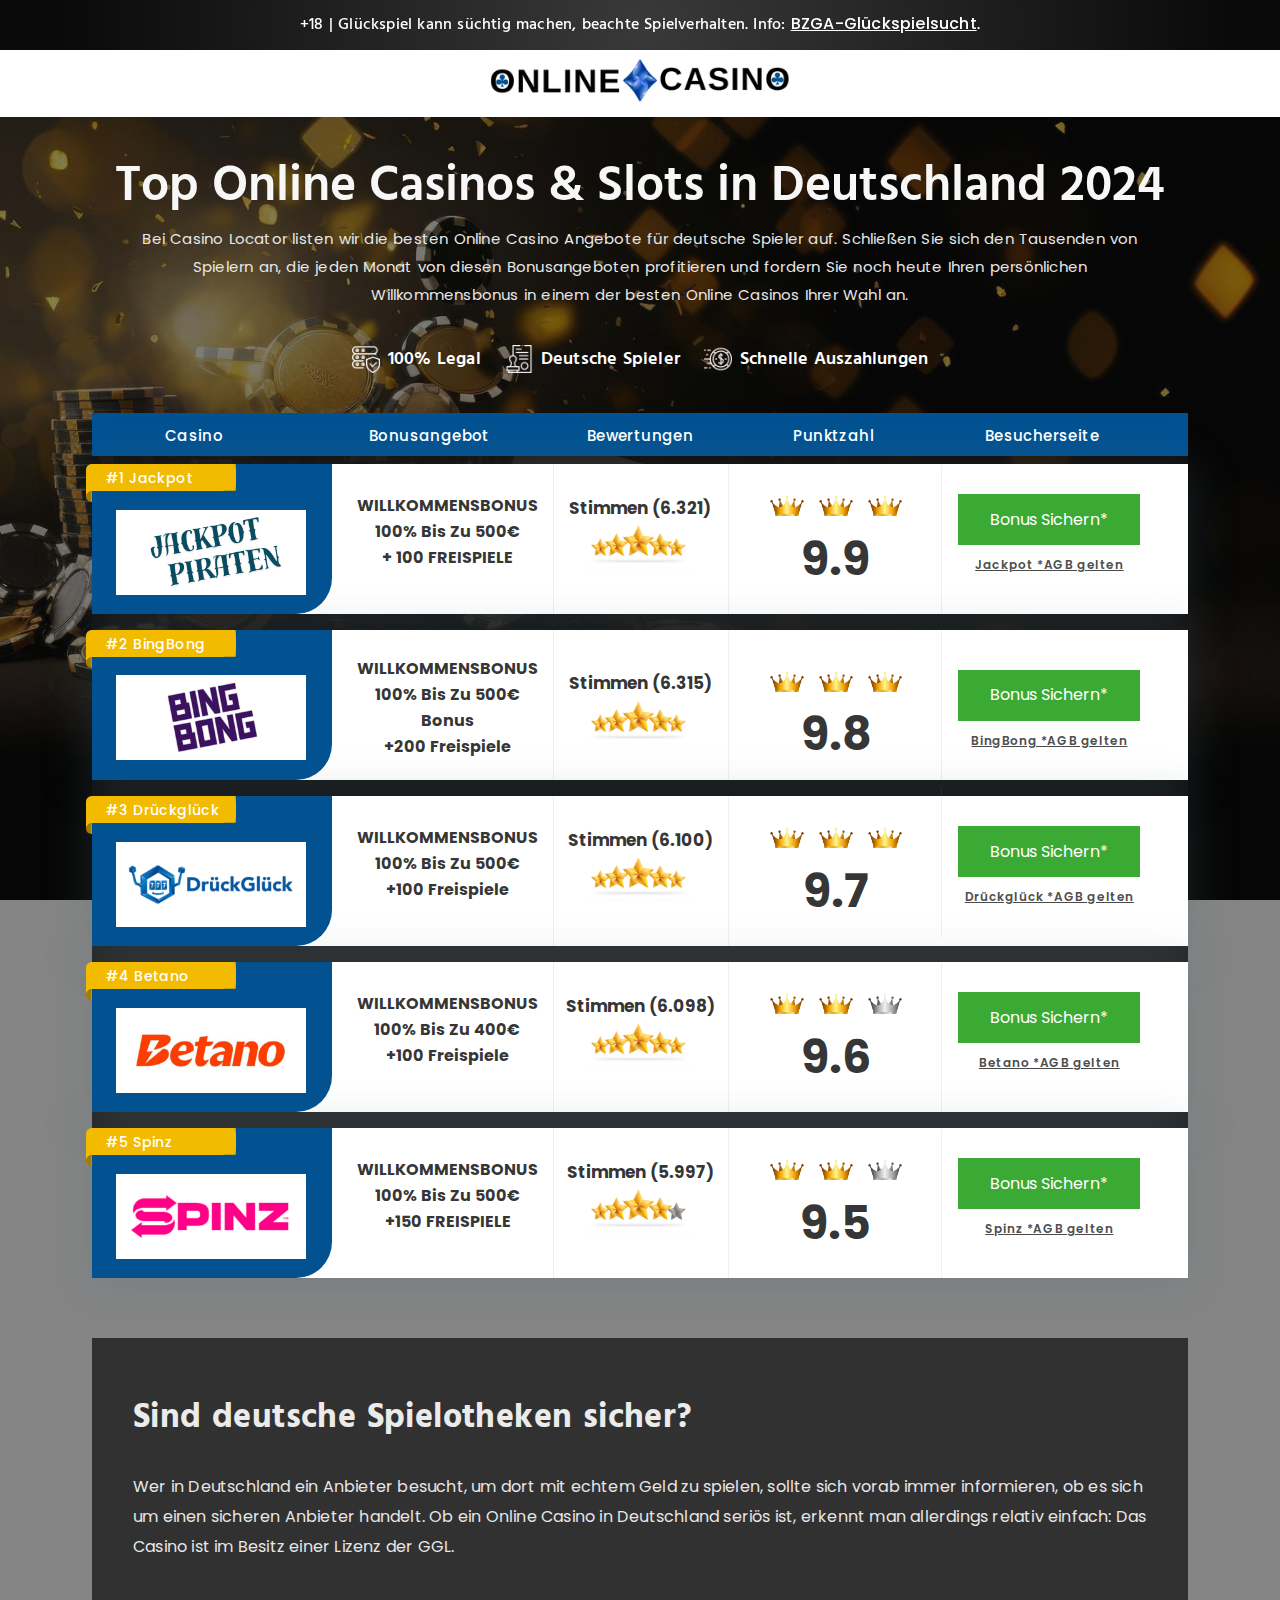
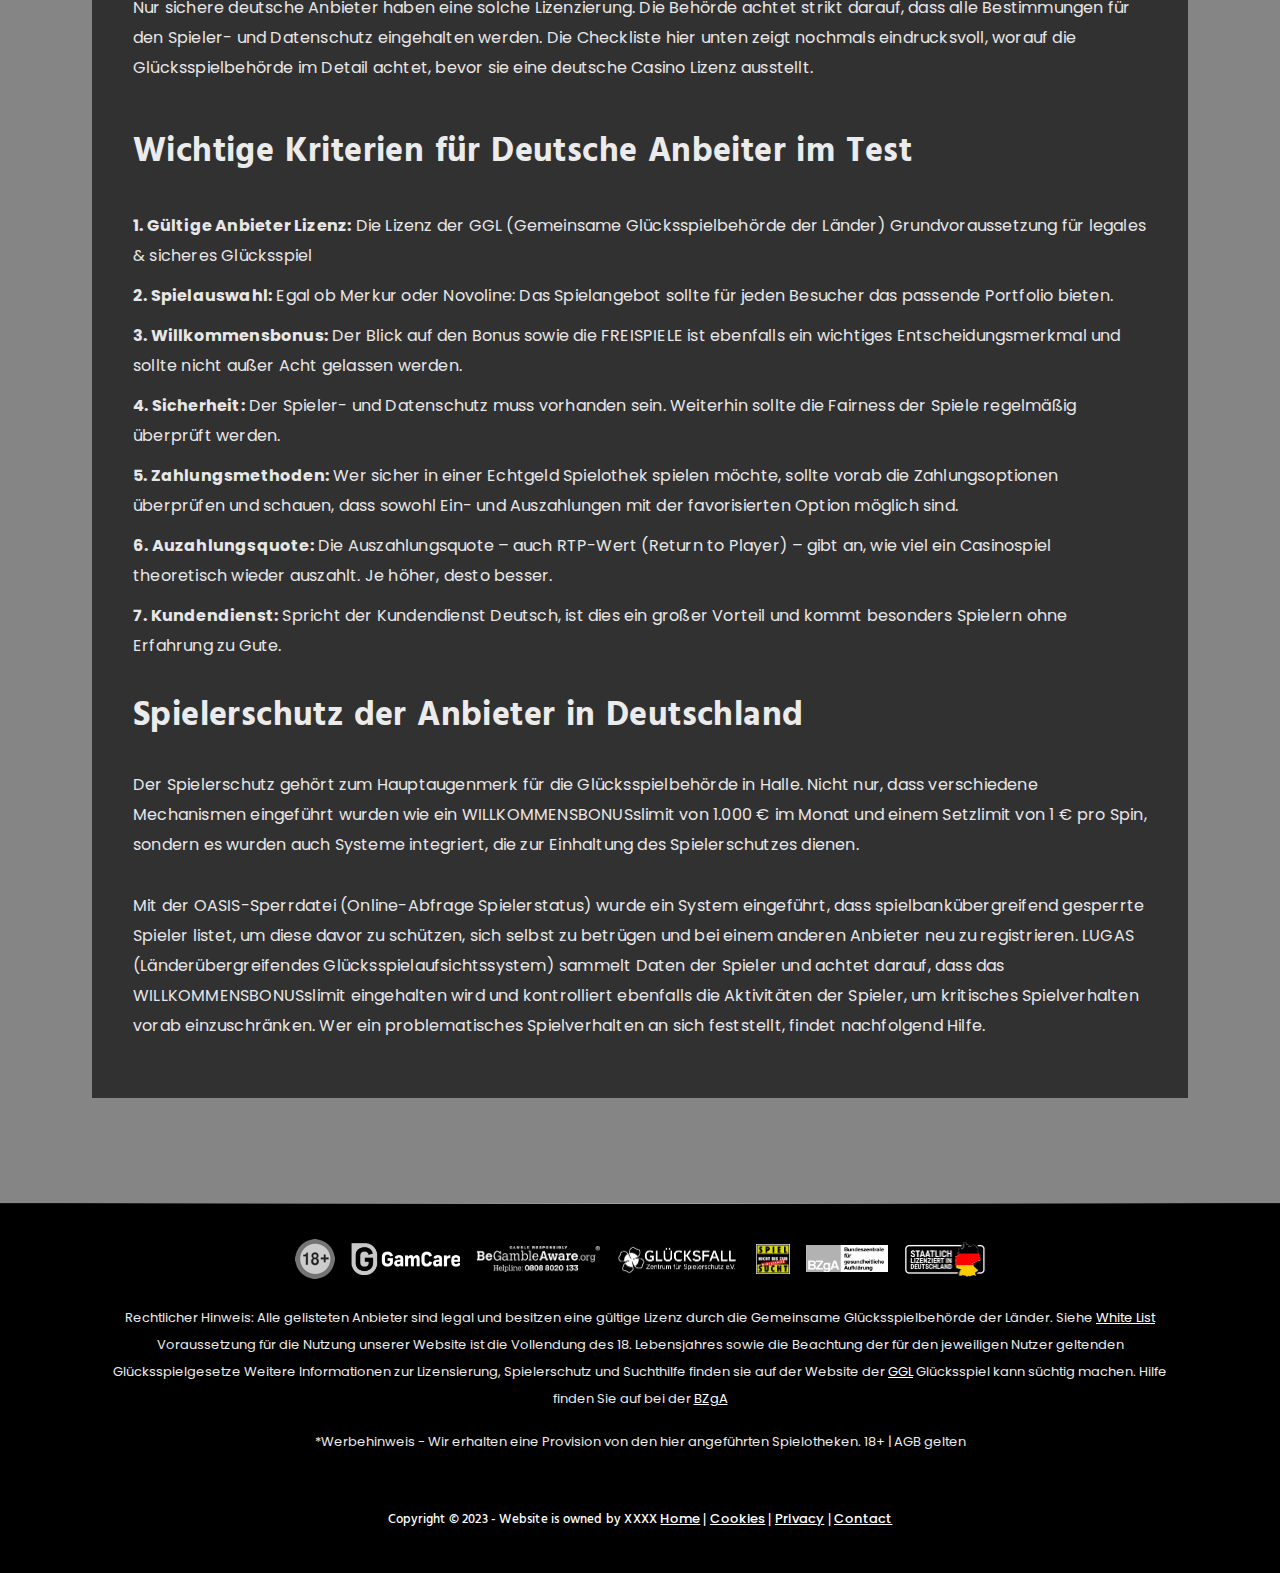
==== commit 0d3aee99: "second commit" ====
--- a/index.html
+++ b/index.html
@@ -25,7 +25,7 @@
         <!-- =============== Sticky Disclaimer Start ============== -->
         <div id="disclaimer">
             <p>
-                Disclaimer: Glückspiel kann süchtig machen, beatchen Sie Ihr Spielverhalten. WILLKOMMENSBONUS mehr Info unter <a href="https://gluecksfall.com/">gluecksfall</a>.
+                +18 | Glückspiel kann süchtig machen, beachte Spielverhalten. Info: <a href="https://www.bzga.de/service/infotelefone/gluecksspielsucht/">BZGA-Glückspielsucht</a>.
             </p>
         </div>
         <!-- =============== Sticky Disclaimer End ============== -->
